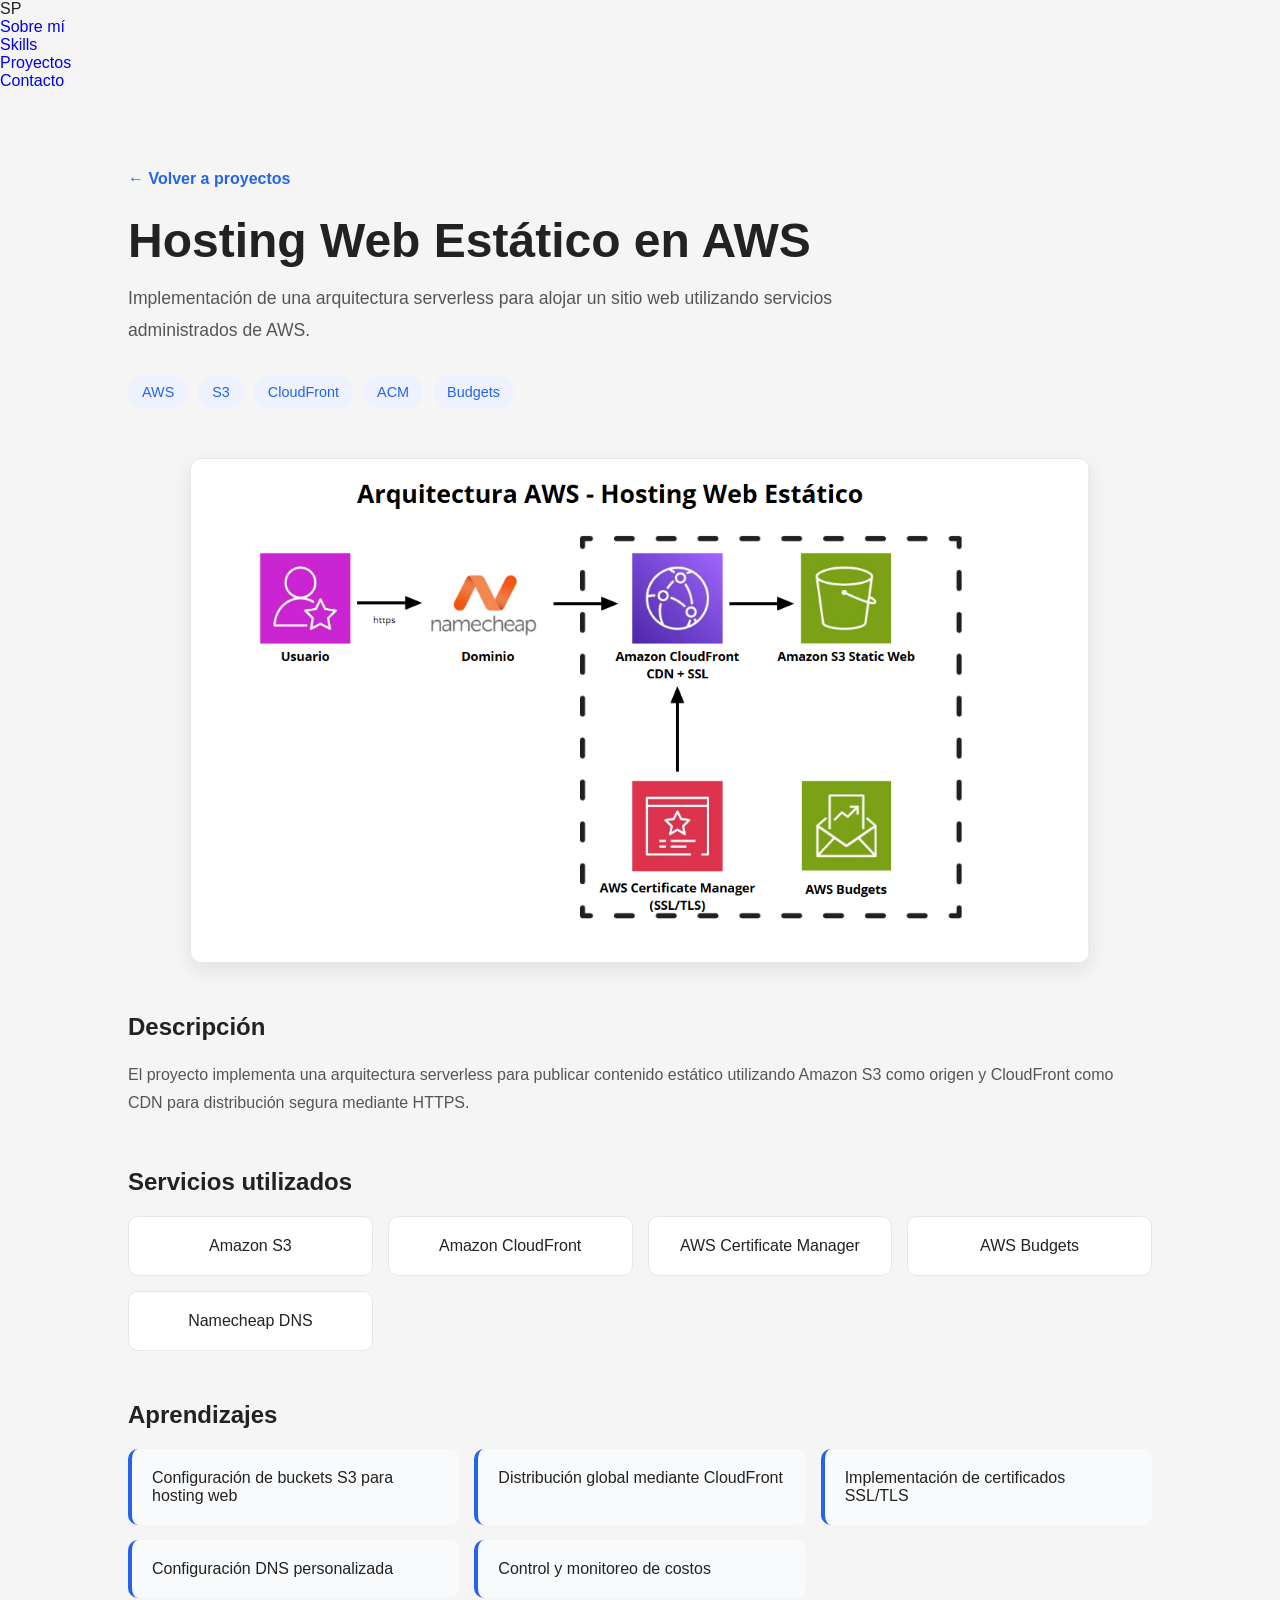
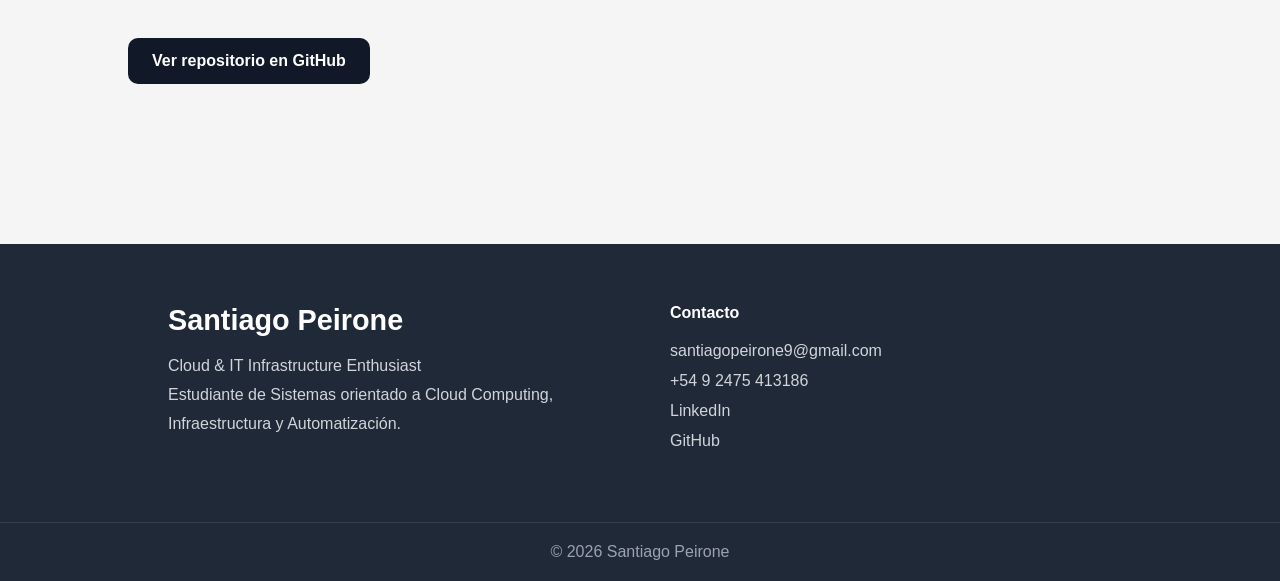
==== Portafolio/projects/aws-hosting.html @ 6d10eec3 "Agregación de primeros archivos Se agregan todos los archivos de inicio V1.0" ====
<!DOCTYPE html>
<html lang="es">

<head>
    <meta charset="UTF-8">
    <meta name="viewport" content="width=device-width, initial-scale=1.0">

    <title>Hosting Web Estático en AWS | Santiago Peirone</title>

    <link rel="stylesheet" href="../css/style.css">
</head>

<body>

<header>
    <nav class="navbar">

        <div class="logo">
            SP
        </div>

        <ul class="nav-links">
            <li><a href="../index.html#about">Sobre mí</a></li>
            <li><a href="../index.html#skills">Skills</a></li>
            <li><a href="../index.html#projects">Proyectos</a></li>
            <li><a href="../index.html#contact">Contacto</a></li>
        </ul>

    </nav>
</header>

<section class="project-page">

    <div class="container">

        <a href="../index.html#projects" class="back-link">
            ← Volver a proyectos
        </a>

        <h1>Hosting Web Estático en AWS</h1>

        <p class="project-subtitle">
            Implementación de una arquitectura serverless para alojar un sitio web utilizando servicios administrados de AWS.
        </p>

        <div class="project-badges">
            <span>AWS</span>
            <span>S3</span>
            <span>CloudFront</span>
            <span>ACM</span>
            <span>Budgets</span>
        </div>

        <img
            src="../assets/imagen/projects/aws-hosting/architecture.png"
            alt="Arquitectura AWS"
            class="project-image"
        >

        <h2>Descripción</h2>

        <p>
            El proyecto implementa una arquitectura serverless para publicar contenido estático utilizando Amazon S3 como origen y CloudFront como CDN para distribución segura mediante HTTPS.
        </p>

        <h2>Servicios utilizados</h2>

        <div class="service-grid">

            <div class="service-card">Amazon S3</div>

            <div class="service-card">Amazon CloudFront</div>

            <div class="service-card">AWS Certificate Manager</div>

            <div class="service-card">AWS Budgets</div>

            <div class="service-card">Namecheap DNS</div>

        </div>

        <h2>Aprendizajes</h2>

        <div class="learning-grid">

            <div class="learning-card">
                Configuración de buckets S3 para hosting web
            </div>

            <div class="learning-card">
                Distribución global mediante CloudFront
            </div>

            <div class="learning-card">
                Implementación de certificados SSL/TLS
            </div>

            <div class="learning-card">
                Configuración DNS personalizada
            </div>

            <div class="learning-card">
                Control y monitoreo de costos
            </div>

        </div>

        <a href="#" class="github-btn">
            Ver repositorio en GitHub
        </a>

    </div>

</section>

<footer class="footer">

    <div class="footer-container">

        <div class="footer-info">
            <h3>Santiago Peirone</h3>

            <p>
                Cloud & IT Infrastructure Enthusiast
            </p>

            <p>
                Estudiante de Sistemas orientado a Cloud Computing,
                Infraestructura y Automatización.
            </p>
        </div>

        <div class="footer-contact">

            <h4>Contacto</h4>

            <ul>

                <li>
                    <a href="mailto:santiagopeirone9@gmail.com">
                        santiagopeirone9@gmail.com
                    </a>
                </li>

                <li>
                    <a href="tel:+5492475413186">
                        +54 9 2475 413186
                    </a>
                </li>

                <li>
                    <a href="https://www.linkedin.com/in/santiagopeirone/" target="_blank">
                        LinkedIn
                    </a>
                </li>

                <li>
                    <a href="https://github.com/SantiagoPeirone" target="_blank">
                        GitHub
                    </a>
                </li>

            </ul>

        </div>

    </div>

    <div class="footer-bottom">
        <p>
            © <span id="year"></span> Santiago Peirone
        </p>
    </div>

</footer>

<script>
    document.getElementById('year').textContent = new Date().getFullYear();
</script>

</body>

</html>
---- Portafolio/css/style.css ----
*{
    margin:0;
    padding:0;
    box-sizing:border-box;
}

html{
    scroll-behavior:smooth;
}

body{
    font-family:'Inter', Arial, sans-serif;
    background:#f5f5f5;
    color:#222;
}

a{
    text-decoration:none;
}

ul{
    list-style:none;
}

/* =========================
   HERO
========================= */

.hero{
    min-height:90vh;

    display:flex;
    justify-content:center;
    align-items:center;

    text-align:center;

    padding:0 20px;
}

.hero-content{
    max-width:800px;
}

.hero h1{
    font-size:4rem;
    margin-bottom:20px;
}

.hero h2{
    color:#2563eb;
    margin-bottom:20px;
}

.hero p{
    font-size:1.2rem;
    line-height:1.7;
    color:#555;
}

.hero-buttons{
    margin-top:30px;

    display:flex;
    justify-content:center;
    gap:20px;
}

.btn-primary{
    background:#007BFF;
    color:white;

    padding:12px 24px;
    border-radius:8px;

    transition:.3s ease;
}

.btn-primary:hover{
    transform:translateY(-2px);
}

.btn-secondary{
    border:2px solid #007BFF;
    color:#007BFF;

    padding:12px 24px;
    border-radius:8px;

    transition:.3s ease;
}

.btn-secondary:hover{
    transform:translateY(-2px);
}

/* =========================
   Sections about styles
========================= */

.about{
    padding:100px 10%;
    background:white;
}

.container{
    max-width:1200px;
    margin:auto;
}

.about h2{
    font-size:2.5rem;
    margin-bottom:30px;
}

.about-content{
    display:flex;
    gap:60px;
    align-items:center;
    flex-wrap:wrap;
}

.about-text{
    flex:1;
    min-width:350px;
}

.about-text p{
    line-height:1.8;
    margin-bottom:20px;
    color:#555;
}

.about-cards{
    flex:1;

    display:grid;
    grid-template-columns:repeat(2,1fr);
    gap:20px;
}

.about-card{
    background:#f8fafc;

    padding:25px;

    border-radius:12px;

    transition:.3s;
}

.about-card:hover{
    transform:translateY(-5px);

    box-shadow:0 10px 20px rgba(0,0,0,.08);
}

.about-card h3{
    margin-bottom:10px;
}

/* =========================
   Sections skills styles
========================= */

.skills{
    padding:100px 10%;
    background:#f8fafc;
}

.skills h2{
    font-size:2.5rem;
    margin-bottom:40px;
}

.skills-grid{
    display:grid;
    grid-template-columns:repeat(auto-fit,minmax(250px,1fr));
    gap:25px;
}

.skill-card{
    background:white;
    padding:30px;

    border-radius:12px;

    transition:.3s;

    box-shadow:0 4px 12px rgba(0,0,0,.05);
}

.skill-card:hover{
    transform:translateY(-5px);

    box-shadow:0 10px 25px rgba(0,0,0,.1);
}

.skill-card h3{
    margin-bottom:12px;
}

.skill-card p{
    color:#666;
    line-height:1.6;
}

/* =========================
   AWS SERVICES
========================= */

.aws-section{
    padding:100px 10%;
    background:#f8fafc;
}

.aws-section h2{
    font-size:2.5rem;
    margin-bottom:15px;
}

.section-description{
    color:#666;
    margin-bottom:40px;
    max-width:700px;
}

.aws-grid{
    display:grid;
    grid-template-columns:repeat(auto-fit,minmax(250px,1fr));
    gap:25px;
}

.aws-card{
    background:white;

    padding:30px;

    border-radius:12px;

    box-shadow:0 4px 12px rgba(0,0,0,.05);

    transition:.3s ease;
}

.aws-card:hover{
    transform:translateY(-5px);

    box-shadow:0 10px 25px rgba(0,0,0,.1);
}

.aws-card h3{
    margin-bottom:12px;
    color:#232f3e; /* color AWS */
}

.aws-card p{
    color:#666;
    line-height:1.6;
}

/* =========================
   PROJECTS
========================= */

.projects{
    padding:100px 10%;
    background:white;
}

.projects h2{
    font-size:2.5rem;
    margin-bottom:15px;
}

.projects-grid{
    display:grid;
    grid-template-columns:repeat(auto-fit,minmax(320px,1fr));
    gap:30px;
}

.project-card{
    background:#ffffff;

    border:1px solid #e5e7eb;

    border-radius:12px;

    padding:30px;

    transition:.3s ease;
}

.project-card:hover{
    transform:translateY(-5px);

    box-shadow:0 10px 25px rgba(0,0,0,.08);
}

.project-card h3{
    margin-bottom:15px;
}

.project-card p{
    color:#666;
    line-height:1.7;
    margin-bottom:20px;
}

.project-tech{
    display:flex;
    flex-wrap:wrap;
    gap:10px;

    margin-bottom:20px;
}

.project-tech span{
    background:#f3f4f6;

    padding:6px 12px;

    border-radius:20px;

    font-size:.85rem;
}

.project-card a{
    color:#2563eb;
    font-weight:600;
}

/* =========================
   PROJECT PAGE
========================= */

.project-page{
    padding:80px 10%;
}

.project-page .container{
    max-width:1100px;
    margin:auto;
}

.back-link{
    color:#2563eb;
    font-weight:600;
}

.project-page h1{
    font-size:3rem;
    margin-top:25px;
    margin-bottom:15px;
}

.project-subtitle{
    font-size:1.1rem;
    color:#666;
    max-width:800px;
}

.project-badges{
    display:flex;
    gap:10px;
    flex-wrap:wrap;
    margin:30px 0;
}

.project-badges span{
    background:#eef2ff;
    color:#2563eb;

    padding:8px 14px;

    border-radius:20px;

    font-size:.9rem;
}

.project-image{
    width:100%;
    max-width:900px;

    display:block;

    margin:50px auto;

    border-radius:12px;

    border:1px solid #e5e7eb;

    box-shadow:0 8px 20px rgba(0,0,0,.08);
}

.project-page h2{
    margin-top:50px;
    margin-bottom:20px;
}

.project-page p{
    line-height:1.8;
    color:#555;
}

/* Servicios */

.service-grid{
    display:grid;
    grid-template-columns:repeat(auto-fit,minmax(220px,1fr));
    gap:15px;
}

.service-card{
    background:white;

    padding:20px;

    border-radius:10px;

    border:1px solid #e5e7eb;

    text-align:center;
}

/* Aprendizajes */

.learning-grid{
    display:grid;
    grid-template-columns:repeat(auto-fit,minmax(250px,1fr));
    gap:15px;
}

.learning-card{
    background:#f8fafc;

    padding:20px;

    border-radius:10px;

    border-left:4px solid #2563eb;
}

/* Botón GitHub */

.github-btn{
    display:inline-block;

    margin-top:40px;

    padding:14px 24px;

    background:#111827;

    color:white;

    border-radius:10px;

    font-weight:600;

    transition:.3s;
}

.github-btn:hover{
    transform:translateY(-2px);
}

/* =========================
   FOOTER
========================= */

.footer{
    background:#1f2937;
    color:white;
    margin-top:80px;
}

.footer-container{
    max-width:1200px;
    margin:auto;

    display:flex;
    justify-content:space-between;
    gap:60px;

    padding:60px 10%;

    flex-wrap:wrap;
}

.footer-info{
    flex:1;
    min-width:280px;
}

.footer-info h3{
    margin-bottom:15px;
    font-size:1.8rem;
}

.footer-info p{
    line-height:1.8;
    color:#d1d5db;
}

.footer-contact{
    flex:1;
    min-width:250px;
}

.footer-contact h4{
    margin-bottom:20px;
}

.footer-contact ul li{
    margin-bottom:12px;
}

.footer-contact a{
    color:#d1d5db;
    text-decoration:none;
    transition:0.3s;
}

.footer-contact a:hover{
    color:#ffffff;
}

.footer-bottom{
    border-top:1px solid rgba(255,255,255,.1);
    text-align:center;
    padding:20px;
}

.footer-bottom p{
    color:#9ca3af;
}
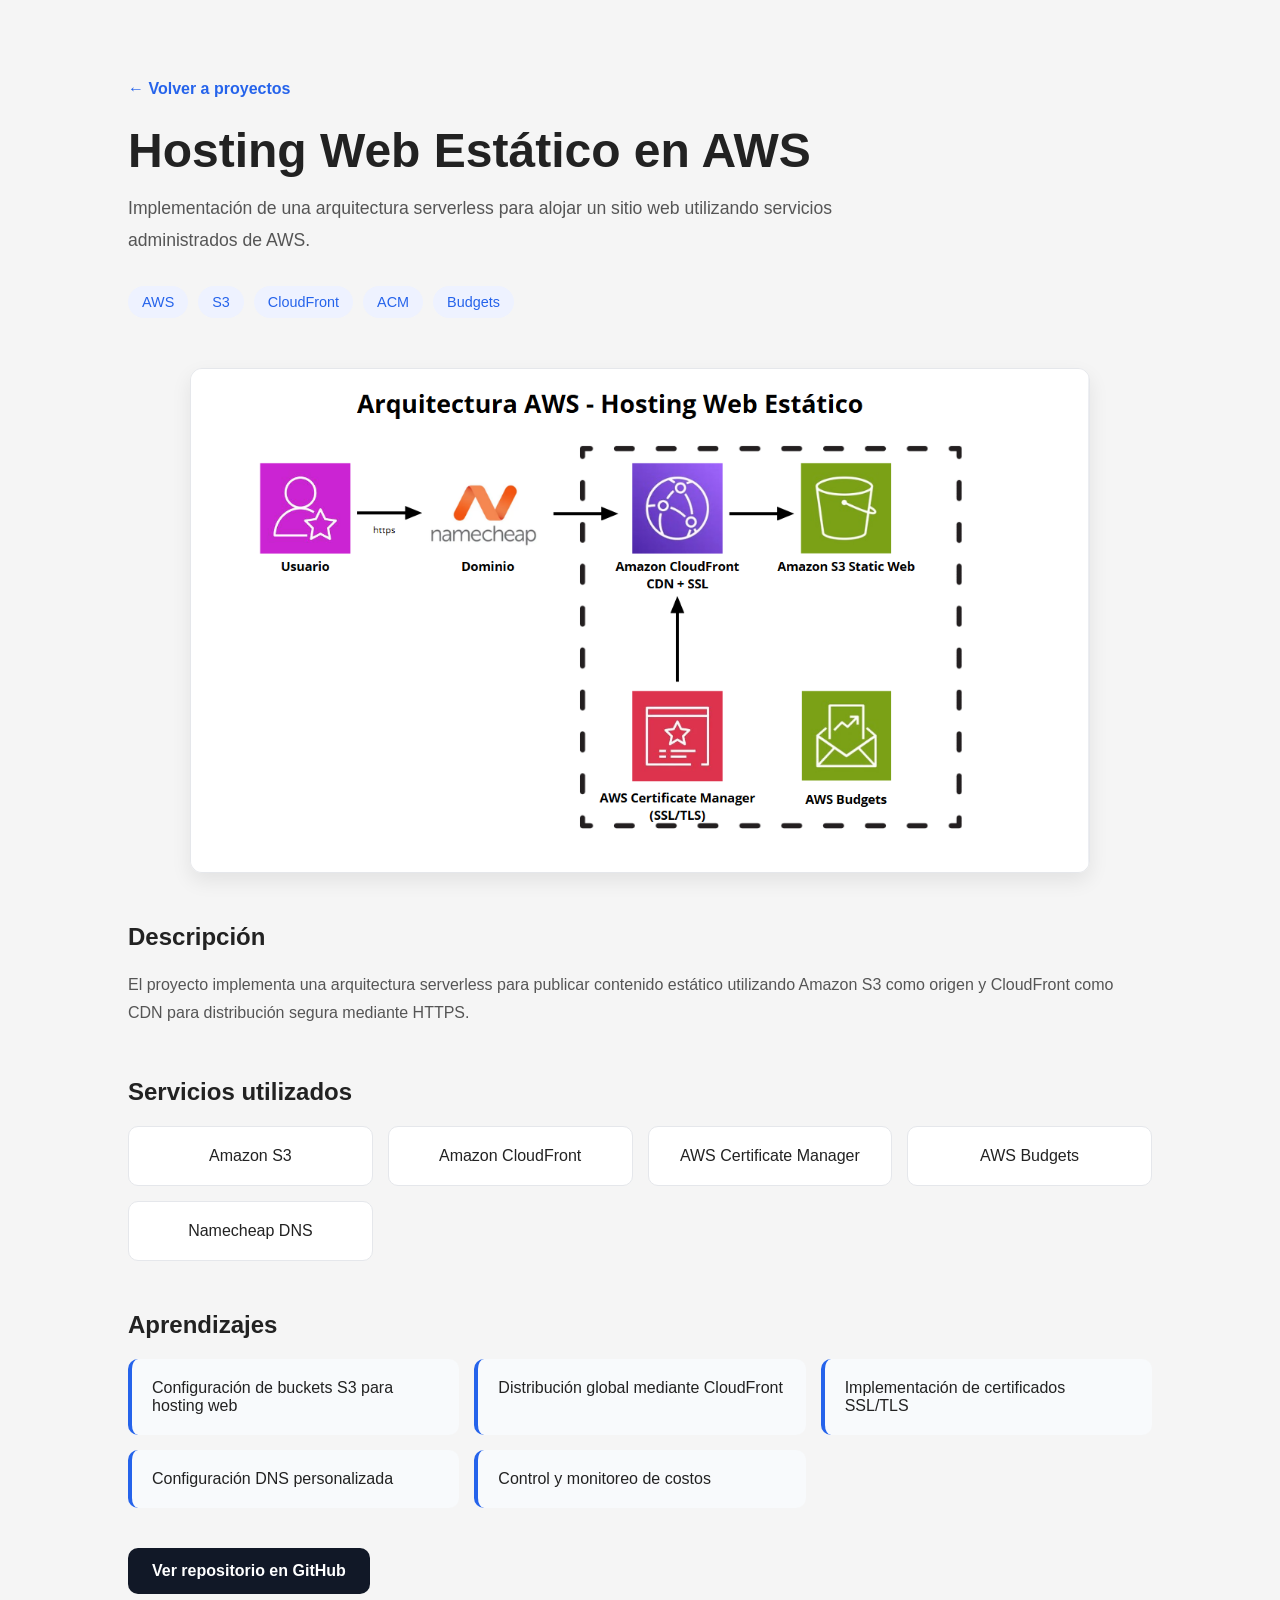
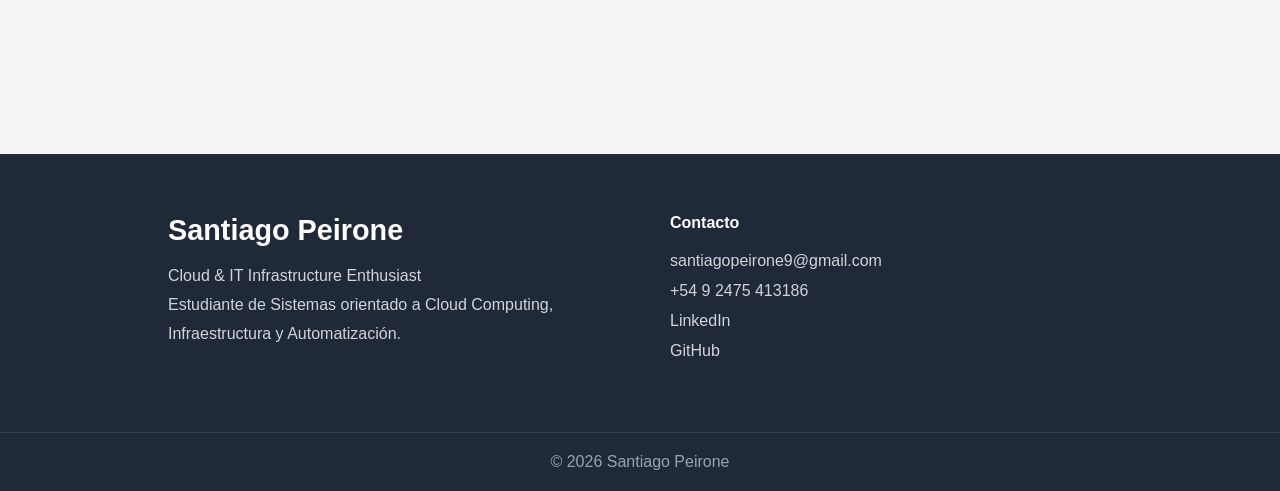
==== commit a55bca6d: "BackUp" ====
--- a/Portafolio/projects/aws-hosting.html
+++ b/Portafolio/projects/aws-hosting.html
@@ -11,23 +11,6 @@
 </head>
 
 <body>
-
-<header>
-    <nav class="navbar">
-
-        <div class="logo">
-            SP
-        </div>
-
-        <ul class="nav-links">
-            <li><a href="../index.html#about">Sobre mí</a></li>
-            <li><a href="../index.html#skills">Skills</a></li>
-            <li><a href="../index.html#projects">Proyectos</a></li>
-            <li><a href="../index.html#contact">Contacto</a></li>
-        </ul>
-
-    </nav>
-</header>
 
 <section class="project-page">
 
@@ -105,7 +88,7 @@
 
         </div>
 
-        <a href="#" class="github-btn">
+        <a href="https://github.com/SantiagoPeirone/PortafolioWeb" class="github-btn" target="_blank">
             Ver repositorio en GitHub
         </a>
 
--- a/Portafolio/css/style.css
+++ b/Portafolio/css/style.css
@@ -330,6 +330,62 @@
     font-weight:600;
 }
 
+/* Tarjeta romántica */
+
+.romantic-card{
+    background: linear-gradient(135deg, #fff0f6 0%, #ffe4e6 100%);
+    border: 2px solid #fda4af;
+    box-shadow: 0 8px 32px rgba(251, 113, 133, 0.15);
+    position: relative;
+    overflow: hidden;
+}
+
+.romantic-card::before{
+    content: '❤';
+    position: absolute;
+    top: -10px;
+    right: -10px;
+    font-size: 4rem;
+    opacity: 0.08;
+    transform: rotate(15deg);
+    pointer-events: none;
+}
+
+.romantic-card:hover{
+    transform: translateY(-8px) scale(1.02);
+    box-shadow: 0 16px 40px rgba(251, 113, 133, 0.25);
+}
+
+.romantic-card h3{
+    color: #be123c;
+    font-size: 1.5rem;
+}
+
+.romantic-card p{
+    color: #881337;
+    font-style: italic;
+}
+
+.romantic-card .project-tech span{
+    background: #ffe4e6;
+    color: #be123c;
+    font-weight: 600;
+}
+
+.romantic-card a{
+    display: inline-block;
+    background: #be123c;
+    color: white;
+    padding: 10px 22px;
+    border-radius: 25px;
+    transition: .3s ease;
+}
+
+.romantic-card a:hover{
+    background: #881337;
+    transform: scale(1.05);
+}
+
 /* =========================
    PROJECT PAGE
 ========================= */
